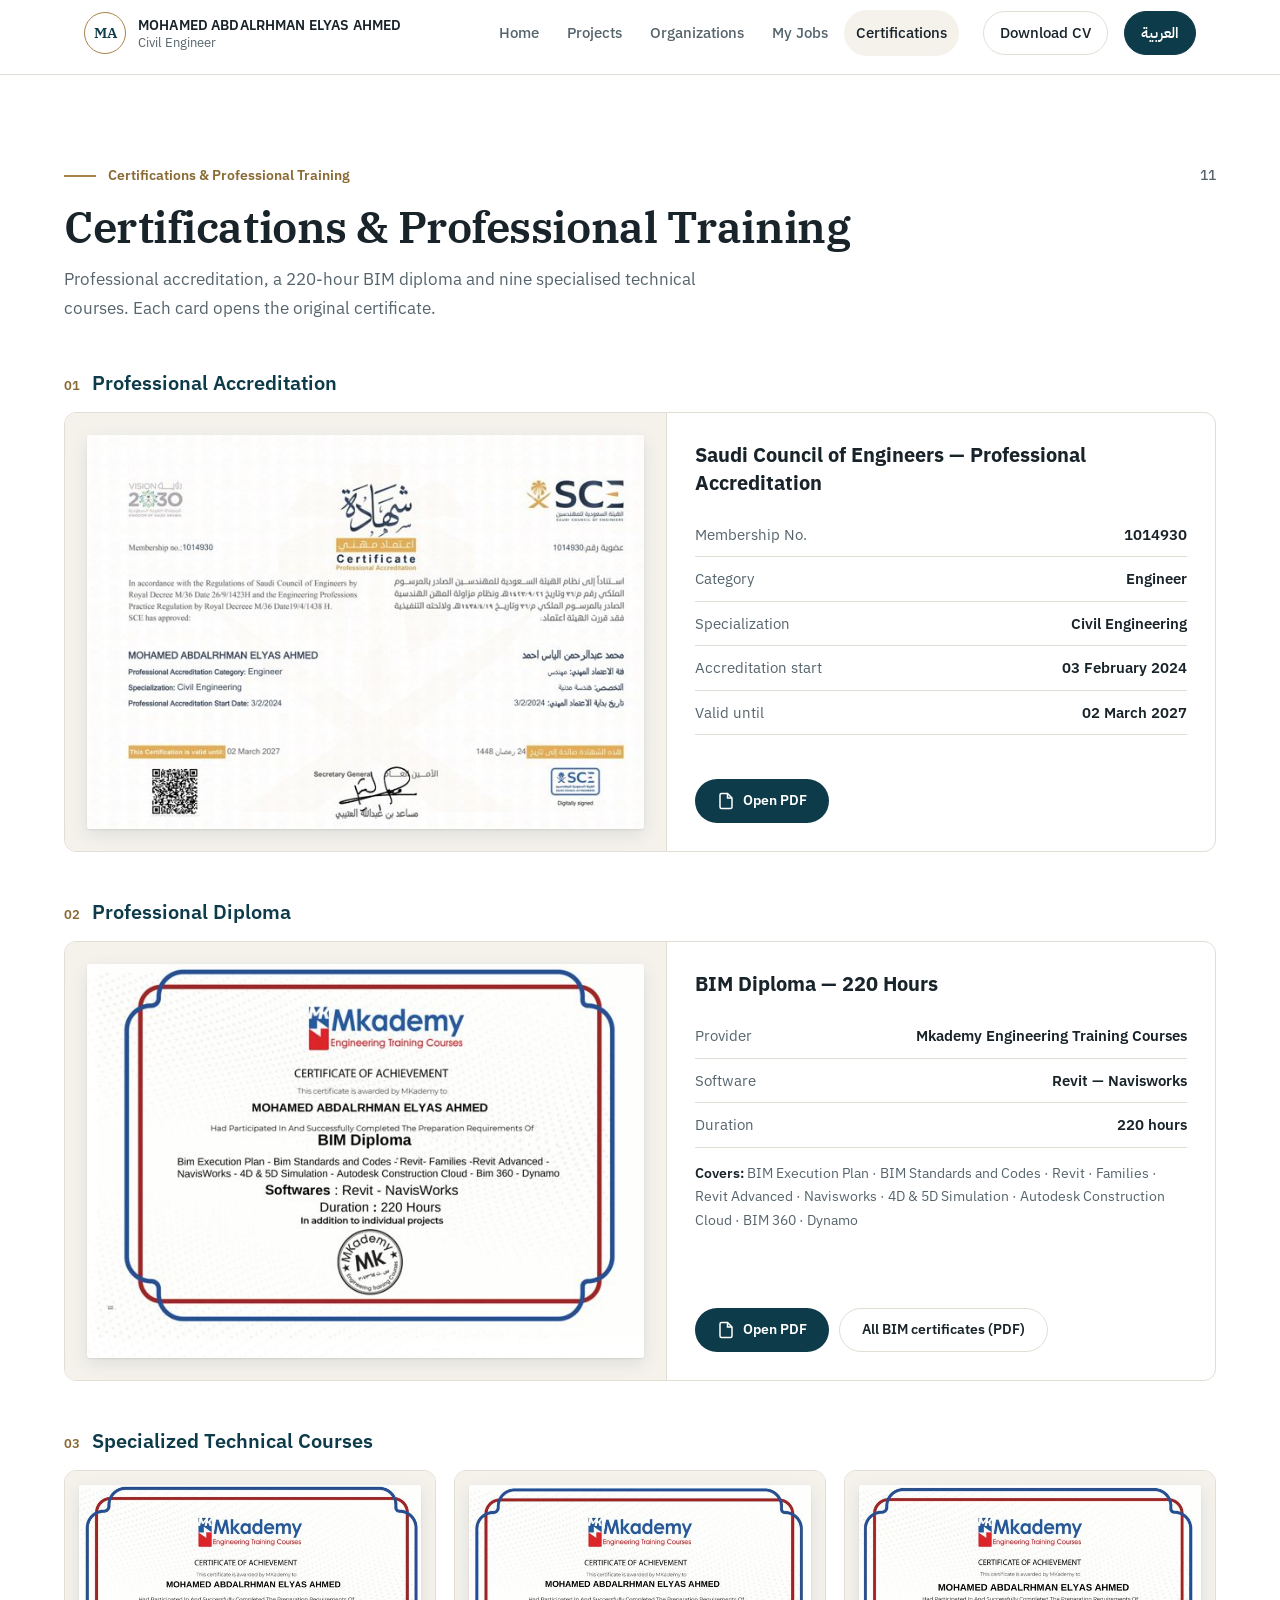
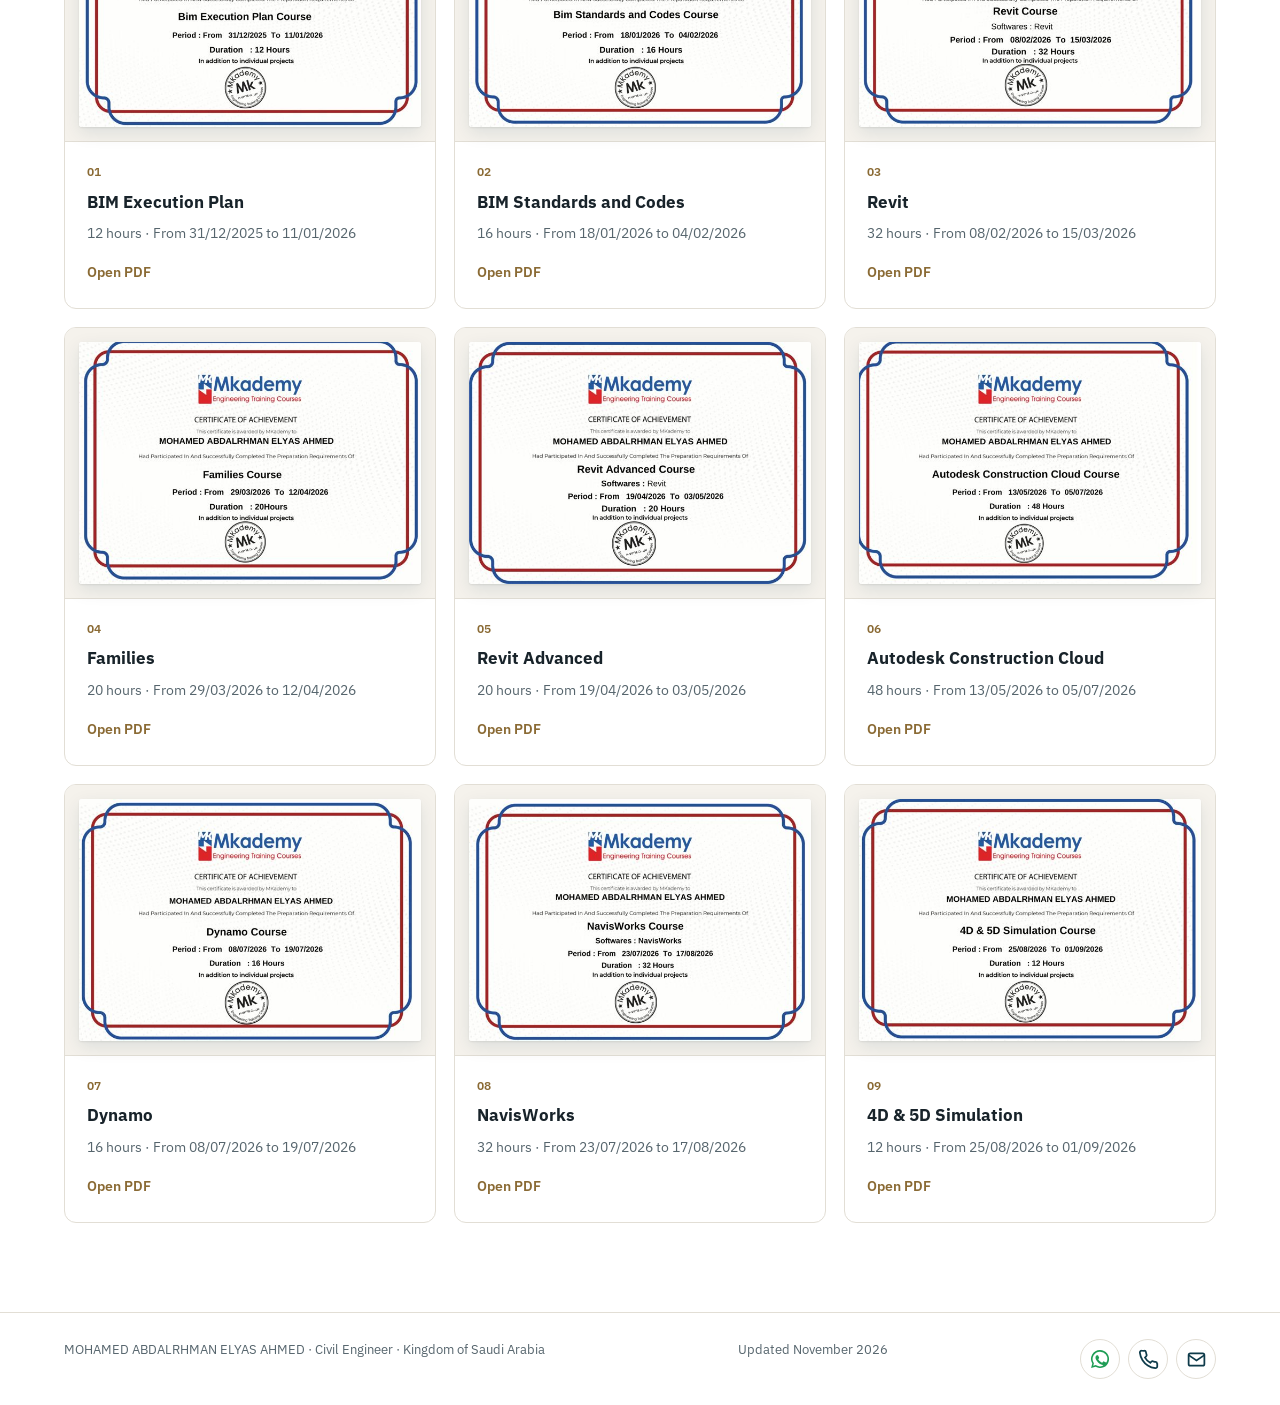
==== certifications.html @ 25e25472 "Certifications page (SCE accreditation, BIM Diploma 220 h, 9 BIM courses with original PDFs), WhatsA" ====
<!DOCTYPE html>
<html lang="en" dir="ltr">
<head>
<meta charset="utf-8">
<meta name="viewport" content="width=device-width, initial-scale=1">
<title>Certifications &amp; Professional Training — Mohamed Abdalrhman Elyas Ahmed</title>
<meta name="description" content="Certifications of Mohamed Abdalrhman Elyas Ahmed — Saudi Council of Engineers professional accreditation, BIM Diploma (220 hours) and nine BIM courses. Civil Engineer: project & site engineering, technical office, construction supervision, finishing and infrastructure works.">
<meta property="og:title" content="Mohamed Abdalrhman Elyas Ahmed — Civil Engineer">
<meta property="og:image" content="img/full/01.jpg">
<link rel="preconnect" href="https://fonts.googleapis.com">
<link rel="preconnect" href="https://fonts.gstatic.com" crossorigin>
<link href="https://fonts.googleapis.com/css2?family=IBM+Plex+Sans:wght@400;500;600&family=IBM+Plex+Serif:wght@500;600&family=IBM+Plex+Sans+Arabic:wght@400;500;600;700&display=swap" rel="stylesheet">
<link rel="stylesheet" href="assets/site.css?v=202611271241">
</head>
<body data-page="certs">
<header>
  <div class="bar">
    <a class="brand" href="index.html"><span class="mono">MA</span><span><b id="hdrName"></b><small id="hdrRole"></small></span></a>
    <nav class="pages" id="pagenav" aria-label="Pages"></nav>
    <a class="cvbtn" href="cv.pdf" id="hdrCv"></a>
    <button class="langbtn" id="lang" type="button"></button>
  </div>
  <nav class="sec" id="secnav" aria-label="Sections"></nav>
</header>
<main id="app"></main>
<footer><div class="wrap"><span id="foot1"></span><span id="foot2"></span><span id="footReach"></span></div></footer>
<dialog id="lb"><div class="lb"><img id="lbimg" alt=""><p id="lbcap"></p><div class="lbc"><button id="prev"></button><button id="close"></button><button id="next"></button></div></div></dialog>
<noscript><p style="padding:24px">Mohamed Abdalrhman Elyas Ahmed — Civil Engineer · eng.mohamed.elyas@gmail.com · +966 50 604 8872</p></noscript>

<script src="assets/app.js?v=202611271241"></script>
</body>
</html>
---- assets/site.css ----
/* VOICE: premium, composed, exact — a complete civil engineer, every claim traceable
   IDEA: a bound engineering dossier — cover, lettered capability sheets, legend keys like a drawing, photo plates
   PICTURE: cover plate of four site photographs plus a drafted plan tile for the office side; practice-area plates; gallery
   COLOUR and TYPE: petrol blue dominant, warm stone support, brass accent; Plex Serif/Sans (EN), Plex Sans Arabic (AR)
   LAYOUT: full-bleed bands, 1240px content, logical properties so RTL is native, stacks below 760px */
:root{color-scheme:light dark;
--bg:light-dark(#ffffff,#0a1a20);--stone:light-dark(#f5f2ec,#0f232b);--ink:light-dark(#18232a,#e9eef0);--mute:light-dark(#56656d,#9db2ba);
--line:light-dark(#e2ded5,#1d3640);--petrol:#0e3b4a;--petrol2:light-dark(#0e3b4a,#072a35);--on:#eef4f5;--brass:#a8834a;--brass-ink:light-dark(#8a6a34,#d6b27a);--brass-soft:light-dark(#efe6d6,#2a2a1e)}
:root[data-theme=light]{color-scheme:light}:root[data-theme=dark]{color-scheme:dark}
*{box-sizing:border-box;min-width:0}
html{scroll-behavior:smooth;scroll-padding-top:120px}
@media(prefers-reduced-motion:reduce){html{scroll-behavior:auto}*{transition:none!important}}
body{margin:0;background:var(--bg);color:var(--ink);font:16px/1.7 "IBM Plex Sans",system-ui,-apple-system,"Segoe UI",sans-serif;overflow-x:clip}
html[lang=ar] body{font-family:"IBM Plex Sans Arabic","IBM Plex Sans",Tahoma,sans-serif;line-height:1.85}
img{display:block;max-width:100%}
a{color:inherit}
.wrap{max-width:1240px;margin:0 auto}
.band{padding:clamp(56px,7vw,104px) max(5vw,16px)}
h1,h2,h3{margin:0;line-height:1.12;text-wrap:balance}
h2{font:600 clamp(30px,3.5vw,44px)/1.12 "IBM Plex Serif",Georgia,serif;letter-spacing:-.01em}
html[lang=ar] h1,html[lang=ar] h2,html[lang=ar] h3{font-family:"IBM Plex Sans Arabic",sans-serif;letter-spacing:0;line-height:1.35}
html[lang=ar] h2{font-weight:700}
h3{font-size:19px;font-weight:600;line-height:1.35}
.lede{font-size:17px;color:var(--mute);max-width:66ch;margin:14px 0 0}
.eyebrow{display:flex;align-items:center;gap:12px;margin-bottom:14px;font-size:14px;font-weight:600;color:var(--brass-ink)}
.eyebrow::before{content:"";width:32px;height:2px;background:var(--brass)}
.eyebrow span{margin-inline-start:auto;font-weight:500;color:var(--mute)}
/* header */
header{position:sticky;top:0;z-index:30;background:color-mix(in srgb,var(--bg) 94%,transparent);backdrop-filter:blur(10px);border-bottom:1px solid var(--line)}
.bar{display:flex;align-items:center;gap:16px;padding:10px max(5vw,16px);max-width:1240px;margin:0 auto}
.brand{display:flex;align-items:center;gap:12px;text-decoration:none;margin-inline-end:auto;line-height:1.25}
.mono{display:grid;place-items:center;width:42px;height:42px;border-radius:50%;border:1.5px solid var(--brass);color:var(--petrol);font:600 15px "IBM Plex Serif",serif;flex:none}
:root[data-theme=dark] .mono{color:var(--brass-ink)}
.brand b{font-size:14px;font-weight:600;letter-spacing:.01em}
.brand small{display:block;font-size:13px;color:var(--mute)}
.langbtn{display:inline-flex;align-items:center;gap:8px;min-height:44px;padding:0 16px;border-radius:999px;border:1px solid var(--petrol);background:var(--petrol);color:#fff;font:600 15px "IBM Plex Sans Arabic","IBM Plex Sans",sans-serif;cursor:pointer}
.cvbtn{display:inline-flex;align-items:center;min-height:44px;padding:0 16px;border-radius:999px;border:1px solid var(--line);text-decoration:none;font-weight:500;font-size:15px}
nav.sec{display:flex;gap:4px;overflow-x:auto;padding:0 max(5vw,16px) 8px;max-width:1240px;margin:0 auto;scrollbar-width:none}
nav.sec a{flex:none;font-size:14px;text-decoration:none;color:var(--mute);padding:8px 12px;border-radius:999px;white-space:nowrap}
nav.sec a.on{background:var(--stone);color:var(--ink);font-weight:600}
/* hero */
.hero{display:grid;grid-template-columns:minmax(0,1fr) minmax(0,1.05fr);gap:clamp(28px,5vw,64px);align-items:center}
.kick{font-size:14px;color:var(--mute)}
.hero h1{font:600 clamp(34px,4.4vw,56px)/1.06 "IBM Plex Serif",Georgia,serif;letter-spacing:-.015em;margin-top:12px;color:var(--petrol)}
:root[data-theme=dark] .hero h1{color:#e9eef0}
@media(prefers-color-scheme:dark){:root:not([data-theme=light]) .hero h1{color:#e9eef0}}
html[lang=ar] .hero h1{font-family:"IBM Plex Sans Arabic",sans-serif;font-weight:700;line-height:1.3}
.title{font-size:clamp(18px,1.7vw,21px);font-weight:500;margin-top:14px}
.title em{font-style:normal;color:var(--brass-ink)}
.hero p{color:var(--mute);margin:16px 0 0;max-width:54ch;font-size:17px}
.pills{display:flex;flex-wrap:wrap;gap:8px;margin:22px 0 0;padding:0;list-style:none}
.pills li{font-size:14px;padding:6px 13px;border-radius:999px;background:var(--stone);border:1px solid var(--line)}
.btns{display:flex;flex-wrap:wrap;gap:12px;margin-top:28px}
.btn{display:inline-flex;align-items:center;min-height:48px;padding:0 22px;border-radius:999px;font-weight:600;font-size:15px;text-decoration:none}
.btn.p{background:var(--petrol);color:#fff}
.btn.s{border:1px solid var(--line)}
.plate{display:grid;grid-template-columns:repeat(6,minmax(0,1fr));grid-template-rows:repeat(6,minmax(0,1fr));gap:10px;height:clamp(380px,46vw,580px)}
.plate figure{margin:0;position:relative;overflow:hidden;border-radius:10px;background:var(--stone)}
.plate img{width:100%;height:100%;object-fit:cover}
.p1{grid-column:1/5;grid-row:1/4}.p2{grid-column:5/7;grid-row:1/4}.p3{grid-column:1/3;grid-row:4/7}.p4{grid-column:3/5;grid-row:4/7}.p5{grid-column:5/7;grid-row:4/7}
.tag{position:absolute;inset-inline-start:10px;bottom:10px;background:rgba(7,30,38,.82);color:#fff;font-size:12.5px;padding:4px 10px;border-radius:999px}
.dwg{background:var(--petrol)!important}
.dwg svg{position:absolute;inset:0;width:100%;height:100%}
/* facts */
.facts{display:grid;grid-template-columns:repeat(4,minmax(0,1fr));background:var(--petrol2);color:var(--on)}
.facts div{padding:28px max(2.4vw,18px);border-inline-end:1px solid rgba(255,255,255,.12)}
.facts div:last-child{border:0}
.facts b{display:block;font:600 clamp(24px,2.6vw,32px)/1.15 "IBM Plex Serif",serif;color:#fff}
html[lang=ar] .facts b{font-family:"IBM Plex Sans Arabic",sans-serif}
.facts span{font-size:14px;color:#b9cdd3}
/* profile */
.prof{display:grid;grid-template-columns:minmax(0,1.3fr) minmax(0,1fr);gap:clamp(28px,5vw,72px);align-items:start}
.prof p{font-size:17px;margin:0 0 14px}
.box{background:var(--stone);border:1px solid var(--line);border-radius:12px;padding:24px}
.box h3{font-size:15px;color:var(--mute);font-weight:600;margin-bottom:12px}
.roles{list-style:none;margin:0 0 22px;padding:0;display:grid;gap:10px}
.roles li{display:flex;justify-content:space-between;gap:12px;padding-bottom:10px;border-bottom:1px solid var(--line);font-weight:500}
.roles li span{color:var(--mute);font-weight:400;font-size:14px;white-space:nowrap}
.chips{display:flex;flex-wrap:wrap;gap:8px}
.chips span{font-size:14px;padding:6px 12px;border-radius:999px;background:var(--bg);border:1px solid var(--line)}
.note{font-size:13px;color:var(--mute);margin-top:12px}
/* capabilities */
.legend{display:flex;flex-wrap:wrap;gap:8px 22px;font-size:14px;color:var(--mute);margin-top:18px}
.legend span{display:inline-flex;align-items:center;gap:8px}
.mk{width:10px;height:10px;border-radius:50%;flex:none;display:inline-block}
.mk.d{background:var(--brass)}.mk.r{border:1.5px solid var(--brass)}
.caps{display:grid;grid-template-columns:repeat(3,minmax(0,1fr));gap:18px;margin-top:32px}
.cap{border:1px solid var(--line);border-radius:12px;padding:24px;background:var(--bg);display:flex;flex-direction:column}
.cap .ltr{display:grid;place-items:center;width:40px;height:40px;border-radius:10px;background:var(--petrol);color:#fff;font:600 16px "IBM Plex Serif",serif;margin-bottom:14px}
.cap p{margin:6px 0 14px;font-size:15px;color:var(--mute)}
.cap ul{list-style:none;margin:0;padding:0;display:grid;gap:7px;font-size:15px}
.cap li{display:flex;gap:10px;align-items:baseline}
.cap li .mk{transform:translateY(-1px)}
.cap.wide{grid-column:span 2}
.cap.wide ul{grid-template-columns:repeat(2,minmax(0,1fr));column-gap:24px}
/* leadership */
.dark{background:var(--petrol2);color:var(--on)}
.dark .eyebrow{color:#d6b27a}.dark .eyebrow span{color:#9fbac2}.dark .lede{color:#bcd0d5}
.lead{display:grid;grid-template-columns:minmax(0,1.1fr) minmax(0,1fr);gap:clamp(28px,5vw,64px);align-items:center}
.lead ol{list-style:none;margin:26px 0 0;padding:0;display:grid;grid-template-columns:repeat(2,minmax(0,1fr));gap:10px;counter-reset:c}
.lead li{counter-increment:c;display:flex;gap:12px;align-items:flex-start;background:rgba(255,255,255,.06);border:1px solid rgba(255,255,255,.12);border-radius:10px;padding:14px;font-size:15px}
.lead li::before{content:counter(c,decimal-leading-zero);color:#d6b27a;font-weight:600;font-size:13px;padding-top:2px}
.lead figure{margin:0;position:relative}
.lead img{border-radius:12px;width:100%;aspect-ratio:4/3;object-fit:cover}
.stat{position:absolute;inset-inline-start:-14px;bottom:-14px;background:var(--brass);color:#fff;border-radius:10px;padding:14px 18px;max-width:240px}
.stat b{display:block;font:600 28px/1.1 "IBM Plex Serif",serif}
.stat span{font-size:13px}
/* practice areas */
.areas{display:grid;grid-template-columns:repeat(3,minmax(0,1fr));gap:18px;margin-top:32px}
.area{border:1px solid var(--line);border-radius:12px;overflow:hidden;background:var(--bg);display:flex;flex-direction:column}
.area img{width:100%;aspect-ratio:3/2;object-fit:cover}
.area div{padding:20px 22px 22px}
.area h3 small{display:block;font-size:13px;color:var(--brass-ink);font-weight:600;margin-bottom:4px}
.area ul{list-style:none;margin:12px 0 0;padding:0;display:grid;gap:6px;font-size:15px}
.area li{display:flex;gap:10px;align-items:baseline}
.area button{margin-top:16px;align-self:flex-start;min-height:40px;padding:0 14px;border-radius:999px;border:1px solid var(--line);background:transparent;color:var(--ink);font:500 14px inherit;font-family:inherit;cursor:pointer}
/* sequences */
.seqs{display:grid;gap:36px;margin-top:40px}
.seqh{display:flex;flex-wrap:wrap;align-items:baseline;gap:4px 16px;margin-bottom:14px}
.seqh p{margin:0;font-size:14px;color:var(--mute)}
.steps{display:grid;grid-auto-flow:column;grid-auto-columns:minmax(180px,1fr);gap:12px;overflow-x:auto;padding-bottom:6px;counter-reset:s}
.steps figure{margin:0;counter-increment:s}
.steps img{aspect-ratio:3/4;object-fit:cover;width:100%;border-radius:10px;cursor:zoom-in}
.steps figcaption{font-size:14px;margin-top:10px;display:flex;gap:10px}
.steps figcaption::before{content:counter(s,decimal-leading-zero);font-weight:600;color:var(--brass-ink)}
/* gallery */
.stone{background:var(--stone)}
.filters{display:flex;flex-wrap:wrap;gap:8px;margin:26px 0 16px;padding-bottom:4px}
.f{flex:none;min-height:44px;padding:0 16px;border-radius:999px;border:1px solid var(--line);background:var(--bg);color:var(--ink);font:500 14.5px inherit;font-family:inherit;cursor:pointer;white-space:nowrap}
.f[aria-pressed=true]{background:var(--petrol);border-color:var(--petrol);color:#fff}
.f small{opacity:.7;margin-inline-start:6px}
.count{font-size:14px;color:var(--mute);margin:0 0 14px}
.grid{columns:4 220px;column-gap:12px}
.grid button{all:unset;display:block;width:100%;margin:0 0 12px;break-inside:avoid;border-radius:10px;overflow:hidden;cursor:zoom-in;position:relative;background:var(--line)}
.grid img{width:100%;height:auto;transition:transform .4s}
.grid button:hover img{transform:scale(1.03)}
.grid button span{position:absolute;inset:auto 0 0 0;padding:26px 12px 10px;font-size:13px;color:#fff;background:linear-gradient(transparent,rgba(4,20,26,.85))}
/* docs */
.docs{display:grid;grid-template-columns:repeat(3,minmax(0,1fr));gap:14px;margin-top:28px}
.doc{border:1.5px dashed var(--line);border-radius:12px;padding:20px;display:flex;gap:14px;align-items:flex-start}
.doc svg{flex:none;color:var(--brass)}
.doc p{margin:4px 0 0;font-size:14px;color:var(--mute)}
.draftnote{display:inline-block;margin-top:16px;font-size:13px;background:var(--brass-soft);color:var(--brass-ink);border-radius:6px;padding:6px 10px}
/* experience */
.tl{list-style:none;margin:32px 0 0;padding:0}
.tl>li{display:grid;grid-template-columns:210px minmax(0,1fr);gap:24px;padding:26px 0;border-top:1px solid var(--line)}
.when{font-weight:600;color:var(--brass-ink);white-space:nowrap;font-size:15px}
.loc{font-size:14px;color:var(--mute);margin-top:4px}
.org{color:var(--mute);font-size:15px;margin-top:4px}
.tl ul{margin:12px 0 0;padding-inline-start:20px;font-size:15px;max-width:72ch}
.cur{display:inline-block;margin-inline-start:10px;font-size:12px;color:#fff;background:var(--petrol);border-radius:999px;padding:1px 9px;vertical-align:2px}
/* education */
.cred{display:grid;grid-template-columns:repeat(3,minmax(0,1fr));gap:18px;margin-top:32px}
.card{border:1px solid var(--line);border-radius:12px;padding:24px;background:var(--bg)}
.card h3{font-size:17px}
.card p{margin:8px 0 0;font-size:15px;color:var(--mute)}
.card ul{margin:10px 0 0;padding-inline-start:20px;font-size:15px}
.ok{display:inline-block;font-size:12.5px;font-weight:600;color:#1d7a46;background:color-mix(in srgb,#1d7a46 13%,transparent);border-radius:999px;padding:3px 10px;margin-top:12px}
/* contact */
.contact{display:grid;grid-template-columns:minmax(0,1fr) minmax(0,1.2fr);gap:clamp(24px,4vw,56px);align-items:center}
.rows{display:grid;gap:12px}
.row{display:flex;align-items:center;gap:16px;padding:16px 18px;border-radius:12px;background:rgba(255,255,255,.06);border:1px solid rgba(255,255,255,.14);text-decoration:none}
.ic{display:grid;place-items:center;width:42px;height:42px;border-radius:50%;background:var(--brass);color:#fff;flex:none}
.row small{display:block;font-size:13px;color:#b9cdd3}
.row b{font-weight:500;font-size:17px;overflow-wrap:anywhere;direction:ltr;unicode-bidi:isolate;display:inline-block}
footer{padding:26px max(5vw,16px);font-size:13px;color:var(--mute);border-top:1px solid var(--line)}
footer .wrap{display:flex;flex-wrap:wrap;gap:8px 24px;justify-content:space-between}
/* lightbox */
dialog{border:0;padding:0;background:transparent;max-width:min(96vw,1400px);max-height:94vh}
dialog::backdrop{background:rgba(3,14,18,.93)}
.lb{display:flex;flex-direction:column;align-items:center;gap:12px}
.lb img{max-height:82vh;width:auto;border-radius:6px}
.lb p{color:#e9eef0;margin:0;font-size:15px;text-align:center}
.lbc{display:flex;gap:10px}
.lbc button{min-width:46px;min-height:46px;border-radius:999px;border:1px solid #33515b;background:#0b2229;color:#fff;font:600 15px inherit;font-family:inherit;cursor:pointer;padding:0 16px}
:focus-visible{outline:3px solid var(--brass);outline-offset:2px}
.ltrnum{direction:ltr;unicode-bidi:isolate}
@media(max-width:1000px){.caps,.areas{grid-template-columns:repeat(2,minmax(0,1fr))}.cap.wide{grid-column:span 2}.cred,.docs{grid-template-columns:1fr}}
@media(max-width:860px){.hero,.prof,.lead,.contact{grid-template-columns:1fr}.facts{grid-template-columns:repeat(2,minmax(0,1fr))}.facts div:nth-child(2){border-inline-end:0}.facts div:nth-child(-n+2){border-bottom:1px solid rgba(255,255,255,.12)}.plate{height:440px}.cvbtn{display:none}.brand small{display:none}}
@media(max-width:600px){.caps,.areas{grid-template-columns:1fr}.cap.wide{grid-column:auto}.cap.wide ul,.lead ol{grid-template-columns:1fr}.tl>li{grid-template-columns:1fr;gap:6px}.grid{columns:2 140px;column-gap:8px}.grid button{margin-bottom:8px}.plate{height:360px}.stat{inset-inline-start:10px;bottom:10px}.brand b{font-size:12.5px}}

/* pages nav */
.pages{display:flex;gap:4px;margin-inline-end:8px}
.pages a{text-decoration:none;font-size:15px;font-weight:500;color:var(--mute);padding:10px 12px;border-radius:999px;white-space:nowrap}
.pages a.on{color:var(--ink);background:var(--stone)}
@media(max-width:860px){.bar{flex-wrap:wrap}.pages{order:3;width:100%;margin:0;overflow-x:auto}.pages a{padding:8px 12px;font-size:14px}}
/* projects */
.pgrid{display:grid;grid-template-columns:repeat(3,minmax(0,1fr));gap:20px;margin-top:32px}
.pcard{border:1px solid var(--line);border-radius:14px;overflow:hidden;background:var(--bg);display:flex;flex-direction:column}
.pcard.tpl{border-style:dashed}
.pimg{position:relative}
.pimg>img{width:100%;aspect-ratio:16/10;object-fit:cover;cursor:zoom-in}
.plogo{position:absolute;inset-inline-start:16px;bottom:-30px;width:68px;height:68px;border-radius:14px;background:#fff;border:1px solid var(--line);box-shadow:0 6px 18px rgba(7,30,38,.12);display:grid;place-items:center;overflow:hidden}
.plogo img{max-width:80%;max-height:80%;object-fit:contain}
.lgph{display:grid;place-items:center;width:100%;height:100%;color:var(--brass);border:1.5px dashed color-mix(in srgb,var(--brass) 60%,transparent);border-radius:13px}
.pbody{padding:44px 22px 22px}
.pmeta{display:flex;flex-wrap:wrap;gap:6px;margin-top:8px}
.pmeta span{font-size:13px;padding:3px 10px;border-radius:999px;background:var(--stone);border:1px solid var(--line)}
.pbody p{margin:12px 0 0;font-size:15px;color:var(--mute)}
.kv{list-style:none;margin:14px 0 0;padding:0;display:grid;gap:6px;font-size:14.5px}
.kv li{display:flex;gap:10px}.kv .k{color:var(--mute);min-width:8.5em}
.kv a{color:var(--brass-ink);font-weight:500}
details{margin-top:12px;font-size:15px}summary{cursor:pointer;font-weight:600}
.pthumbs{display:grid;grid-template-columns:repeat(4,minmax(0,1fr));gap:6px;margin-top:14px}
.pthumbs img{aspect-ratio:1;object-fit:cover;border-radius:6px;cursor:zoom-in}
.empty{margin-top:32px;border:1px solid var(--line);background:var(--stone);border-radius:14px;padding:28px;display:flex;flex-wrap:wrap;gap:16px;align-items:center;justify-content:space-between}
.empty p{margin:0;font-size:17px}
/* organizations */
.ogrid{display:grid;grid-template-columns:repeat(3,minmax(0,1fr));gap:20px;margin-top:28px}
.otile{border:1px solid var(--line);border-radius:14px;background:var(--bg);overflow:hidden;display:flex;flex-direction:column;scroll-margin-top:130px}
.otile:target{outline:2px solid var(--brass)}
.ologo{height:170px;display:grid;place-items:center;background:#fff;border-bottom:1px solid var(--line);padding:24px}
.ologo img{max-width:78%;max-height:110px;object-fit:contain}
.oname-tile{text-align:center;color:var(--petrol)}
.oname-tile b{display:block;font:600 30px/1.1 "IBM Plex Serif",Georgia,serif;letter-spacing:.04em}
.oname-tile small{display:block;margin-top:8px;font-size:13px;color:#56656d}
.obody{padding:20px 22px 22px;display:flex;flex-direction:column;gap:8px;align-items:flex-start}
.obody .alt{font-size:14px;color:var(--mute)}
.role{display:inline-block;font-style:normal;font-size:12.5px;font-weight:600;border-radius:999px;padding:3px 10px}
.r-owner{background:color-mix(in srgb,var(--petrol) 14%,transparent);color:var(--petrol)}
.r-contractor{background:color-mix(in srgb,var(--brass) 20%,transparent);color:var(--brass-ink)}
.r-related{background:var(--stone);color:var(--mute);border:1px solid var(--line)}
:root[data-theme=dark] .r-owner{color:#9fd0dc}
.oprj{display:flex;flex-direction:column;gap:2px;font-size:14px}.oprj small{color:var(--mute)}
.oprj a{color:var(--brass-ink)}
.osite{font-size:14px;color:var(--brass-ink);text-decoration:none;margin-top:4px}
.otile.add{border-style:dashed;display:grid;place-items:center;min-height:300px;color:var(--mute);font-size:14px;background:transparent}
@media(max-width:1000px){.pgrid,.ogrid{grid-template-columns:repeat(2,minmax(0,1fr))}}
@media(max-width:600px){.pgrid,.ogrid{grid-template-columns:1fr}.kv li{flex-direction:column;gap:0}}

@media(max-width:860px){.brand{flex:1 1 0;min-width:0}.brand>span:last-child{min-width:0}.brand b{display:block;white-space:nowrap;overflow:hidden;text-overflow:ellipsis}.langbtn{flex:none}}

.cattabs{display:flex;flex-wrap:wrap;gap:8px;margin-top:22px}
.cattabs a{text-decoration:none;font-size:14.5px;font-weight:500;padding:9px 16px;border-radius:999px;border:1px solid var(--line);background:var(--bg)}
.cattabs small{color:var(--mute);margin-inline-start:4px}
.ocat{margin-top:52px;scroll-margin-top:130px}
.ocath{display:flex;gap:16px;align-items:flex-start;padding-bottom:16px;border-bottom:1px solid var(--line)}
.ocath .ltr{display:grid;place-items:center;flex:none;width:40px;height:40px;border-radius:10px;background:var(--petrol);color:#fff;font:600 16px "IBM Plex Serif",serif}
.ocath h3{font-size:22px}.ocath h3 small{font-size:14px;color:var(--mute);font-weight:500;margin-inline-start:10px}
.ocath p{margin:4px 0 0;color:var(--mute);font-size:15px;max-width:70ch}
.oname-tile b.long{font-size:clamp(16px,1.5vw,19px);letter-spacing:0;line-height:1.3;max-width:24ch;display:block;margin:0 auto}
html[lang=ar] .oname-tile b.long{font-family:"IBM Plex Sans Arabic",sans-serif}
.emp{display:flex;flex-direction:column;gap:2px;font-size:14.5px}.emp b{font-weight:600}.emp span{color:var(--mute)}
.ocat .ologo{height:150px}

/* v4 simple pages */
.pgrid.two{grid-template-columns:repeat(2,minmax(0,1fr))}
.sbadge{position:absolute;inset-inline-start:12px;top:12px;background:var(--brass);color:#fff;font-size:12.5px;font-weight:600;padding:4px 10px;border-radius:999px}
.pcard .pthumbs{padding:6px 6px 0;margin:0}
.pcard .pbody{padding:20px 22px 24px}
.pwork{margin-top:14px;padding-top:14px;border-top:1px solid var(--line)}.pwork b{font-size:14px;color:var(--brass-ink)}.pwork p{margin:4px 0 0}
.ogrid.simple{grid-template-columns:repeat(auto-fill,minmax(260px,1fr));margin-top:32px}
.lslot{display:grid;place-items:center;width:150px;height:90px;border:1.5px dashed var(--line);border-radius:10px;color:#8a979e;font-size:13px}
.assoc{margin-top:8px;font-size:14.5px;width:100%}.assoc small{color:var(--mute);font-weight:600}
.assoc ul{margin:4px 0 0;padding-inline-start:18px}.assoc li.none{color:var(--mute);list-style:none;margin-inline-start:-18px}
.assoc a{color:var(--brass-ink)}
.jgrid{display:grid;grid-template-columns:repeat(2,minmax(0,1fr));gap:18px;margin-top:32px}
.jcard{border:1px solid var(--line);border-radius:14px;padding:22px 24px;background:var(--bg)}
.jcard.now{border-color:color-mix(in srgb,var(--petrol) 45%,var(--line))}
.jtop{display:flex;align-items:center;gap:10px;flex-wrap:wrap}
.jcard h3{margin-top:10px}
.jt{color:var(--mute);font-size:15px;margin-top:4px}
.jcard ul{margin:12px 0 0;padding-inline-start:20px;font-size:15px}
@media(max-width:760px){.pgrid.two,.jgrid{grid-template-columns:1fr}}

/* 2026-11-23 */
.dot{width:7px;height:7px;border-radius:50%;background:var(--brass);flex:none;transform:translateY(-2px)}
.cap li,.area li{align-items:center}
.pgroup{margin-top:40px}
.gh{font-size:20px;padding-bottom:12px;border-bottom:1px solid var(--line)}.gh small{font-size:14px;color:var(--mute);font-weight:500;margin-inline-start:10px}
.pgroup .pgrid{margin-top:20px}
.pimg.noph{aspect-ratio:16/10;display:grid;place-items:center;background:var(--stone);border-bottom:1px dashed var(--line)}
.pimg.noph span{display:flex;flex-direction:column;align-items:center;gap:8px;color:var(--brass)}
.pimg.noph small{color:var(--mute);font-size:13px}
.tbd{color:var(--mute);font-style:italic}
.lslot{flex-direction:column;gap:6px;color:var(--brass)}.lslot small{color:#8a979e}
.ogrid.simple .obody h3{font-size:17px}

.ologo img{width:auto;height:auto;max-width:80%;max-height:120px;object-fit:contain}
/* ===== direct contact icons ===== */
.reach{display:flex;flex-wrap:wrap;gap:10px;margin-top:22px}
.ri{display:inline-flex;align-items:center;gap:8px;min-height:44px;padding:0 16px 0 12px;border-radius:999px;border:1px solid var(--line);background:var(--bg);text-decoration:none;font-size:14px;font-weight:500;color:var(--ink);transition:border-color .15s,background .15s}
.ri svg{color:var(--petrol);flex:none}
:root[data-theme=dark] .ri svg{color:var(--brass-ink)}
@media(prefers-color-scheme:dark){:root:not([data-theme=light]) .ri svg{color:var(--brass-ink)}}
.ri.wa svg{color:#1f9d55!important}
.ri:hover{border-color:var(--brass)}
.ri:focus-visible{outline:2px solid var(--brass);outline-offset:2px}
.dark-r .ri{background:rgba(255,255,255,.06);border-color:rgba(255,255,255,.18);color:#fff}
.dark-r .ri svg{color:#d6b27a!important}.dark-r .ri.wa svg{color:#4fd08a!important}
.foot-r{margin:0;gap:8px}.foot-r .ri{min-height:40px;width:40px;padding:0;justify-content:center}.foot-r .ri span{position:absolute;width:1px;height:1px;overflow:hidden;clip:rect(0 0 0 0)}
/* ===== certifications page ===== */
.cgrp{display:flex;align-items:baseline;gap:12px;margin:46px 0 16px;font-size:20px;color:var(--petrol)}
:root[data-theme=dark] .cgrp{color:#e9eef0}
@media(prefers-color-scheme:dark){:root:not([data-theme=light]) .cgrp{color:#e9eef0}}
.cgrp small{font-size:13px;font-weight:600;color:var(--brass-ink)}
.ccard{border:1px solid var(--line);border-radius:12px;background:var(--bg);overflow:hidden;display:flex;flex-direction:column}
.ccard.feat{display:grid;grid-template-columns:minmax(0,1.1fr) minmax(0,1fr);align-items:stretch}
.cshot{display:block;padding:14px;margin:0;border:0;background:var(--stone);cursor:zoom-in;border-bottom:1px solid var(--line)}
.ccard.feat .cshot{border-bottom:0;border-inline-end:1px solid var(--line);padding:22px;display:grid;place-items:center}
.cshot img{display:block;width:100%;height:auto;aspect-ratio:1.414/1;object-fit:contain;background:#fff;box-shadow:0 1px 2px rgba(0,0,0,.08),0 6px 18px rgba(14,59,74,.10);border-radius:3px;transition:transform .2s}
.cshot:hover img{transform:translateY(-2px)}
.cbody{padding:20px 22px 22px;display:flex;flex-direction:column;gap:8px;flex:1}
.ccard.feat .cbody{padding:28px}
.cbody h4{margin:0;font-size:17px;line-height:1.4}
.ccard.feat .cbody h4{font-size:20px}
.cbody dl{margin:8px 0 0;display:grid;gap:0}
.cbody dl div{display:flex;justify-content:space-between;gap:16px;padding:9px 0;border-bottom:1px solid var(--line);font-size:15px}
.cbody dt{color:var(--mute)}.cbody dd{margin:0;font-weight:600;text-align:end}
.cparts{margin:6px 0 0;font-size:14px;color:var(--mute);line-height:1.7}
.cparts b{color:var(--ink);font-weight:600}
.cact{display:flex;flex-wrap:wrap;gap:10px;margin-top:auto;padding-top:14px}
.cact .btn{gap:8px;min-height:44px;font-size:14px}
.cact .btn svg{width:18px;height:18px}
.cgrid{display:grid;grid-template-columns:repeat(3,minmax(0,1fr));gap:18px}
.cn{font-size:12px;font-weight:600;color:var(--brass-ink)}
.cmeta{margin:0;font-size:14px;color:var(--mute)}
.clink{margin-top:auto;padding-top:6px;font-size:14px;font-weight:600;color:var(--brass-ink);text-decoration:none;min-height:32px;display:inline-flex;align-items:center}
.clink:hover{text-decoration:underline}
@media(max-width:1000px){.cgrid{grid-template-columns:repeat(2,minmax(0,1fr))}}
@media(max-width:760px){.ccard.feat{grid-template-columns:1fr}.ccard.feat .cshot{border-inline-end:0;border-bottom:1px solid var(--line)}.ccard.feat .cbody{padding:22px}}
@media(max-width:560px){.cgrid{grid-template-columns:1fr}}
/* five key facts */
.facts{grid-template-columns:repeat(5,minmax(0,1fr))}
@media(max-width:1100px){.facts{grid-template-columns:repeat(3,minmax(0,1fr))}.facts div{border-bottom:1px solid rgba(255,255,255,.12)}}
@media(max-width:860px){.facts{grid-template-columns:repeat(2,minmax(0,1fr))}.facts div:last-child{grid-column:span 2}.facts div:nth-child(2n){border-inline-end:0}}
.pages a{flex:none}
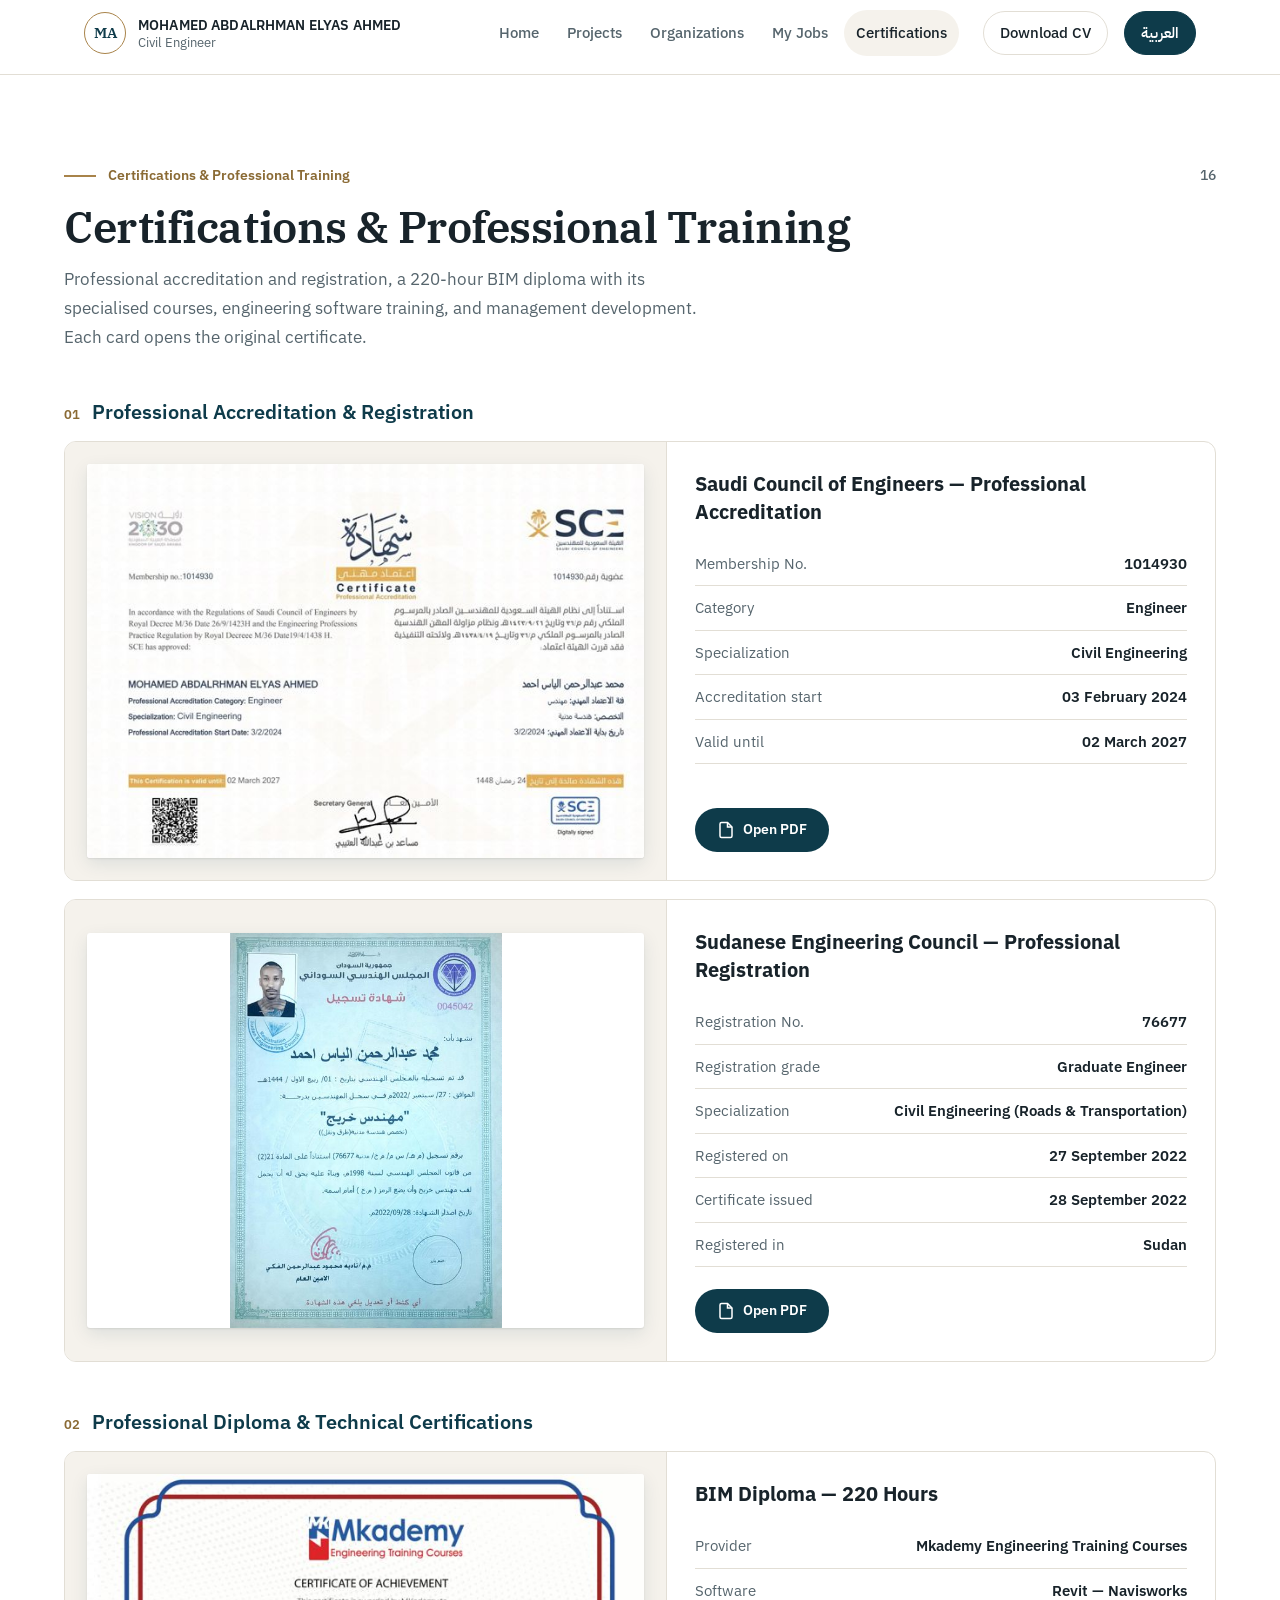
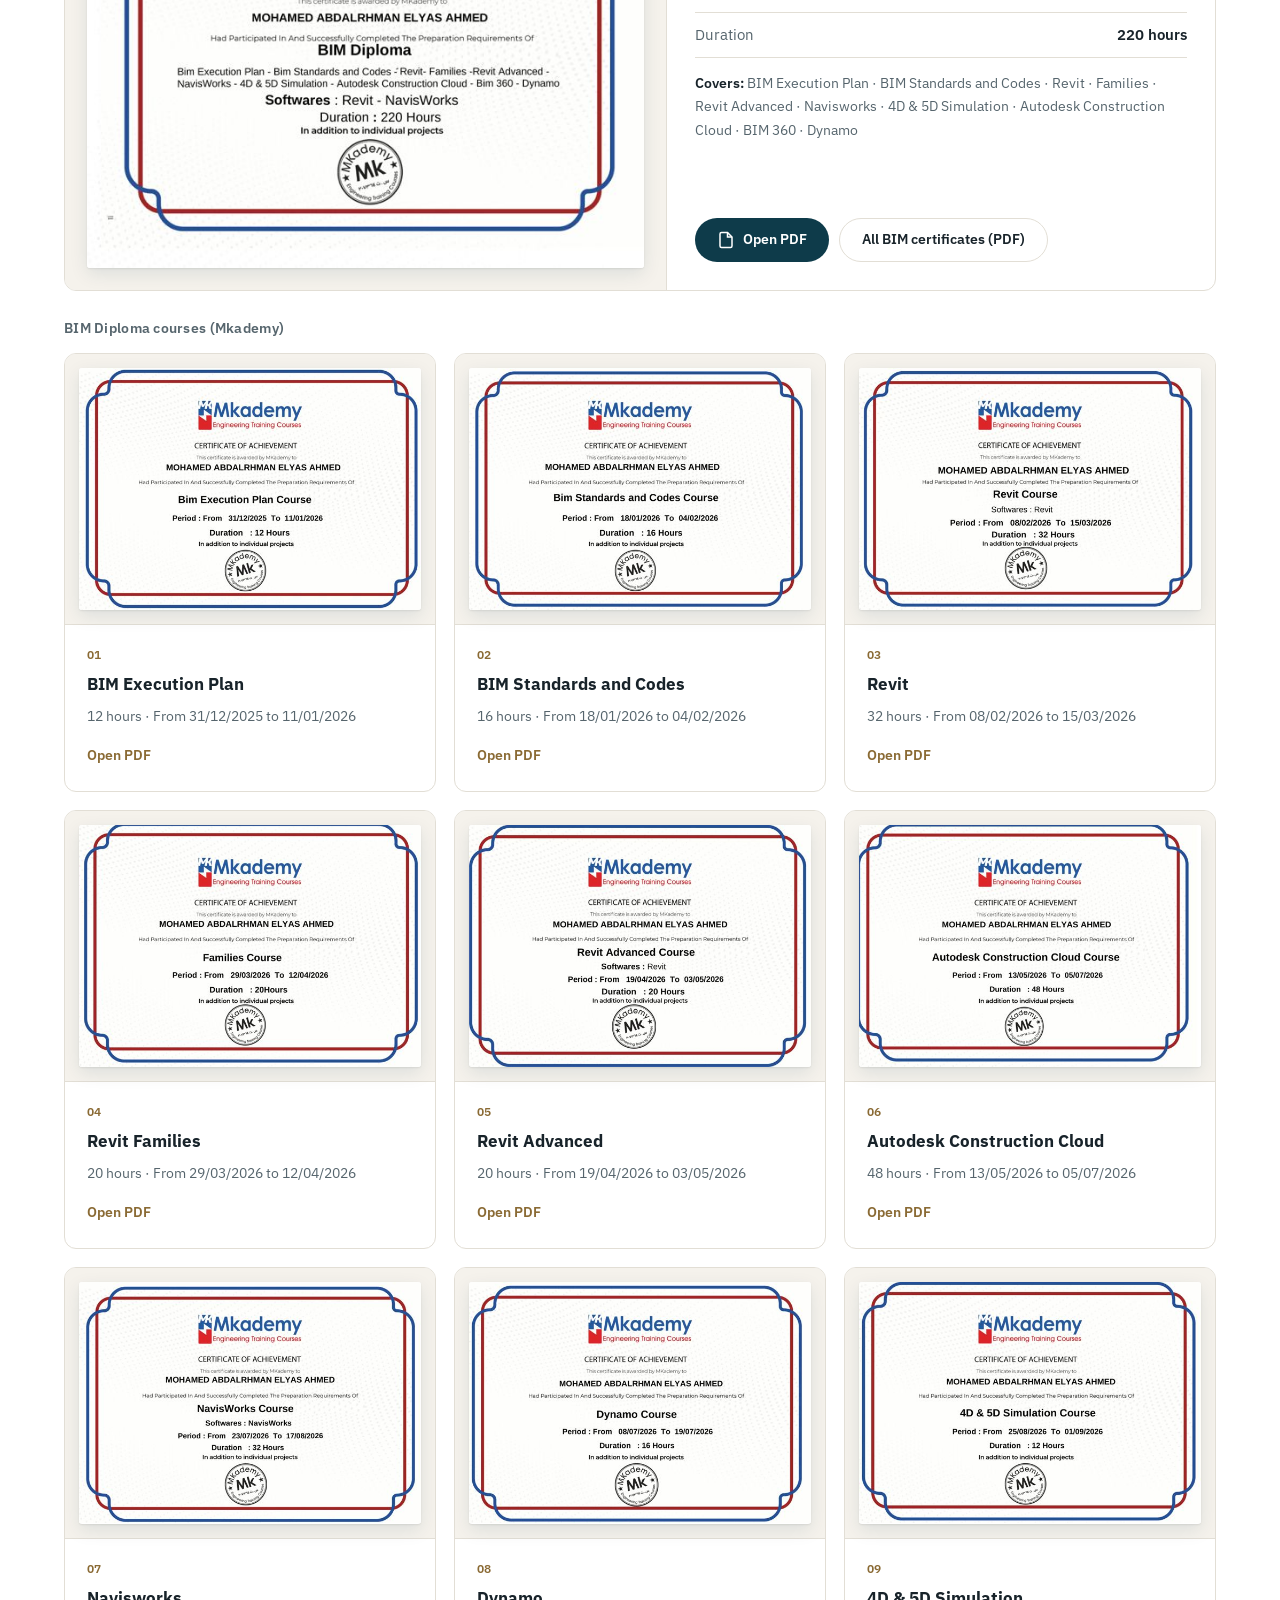
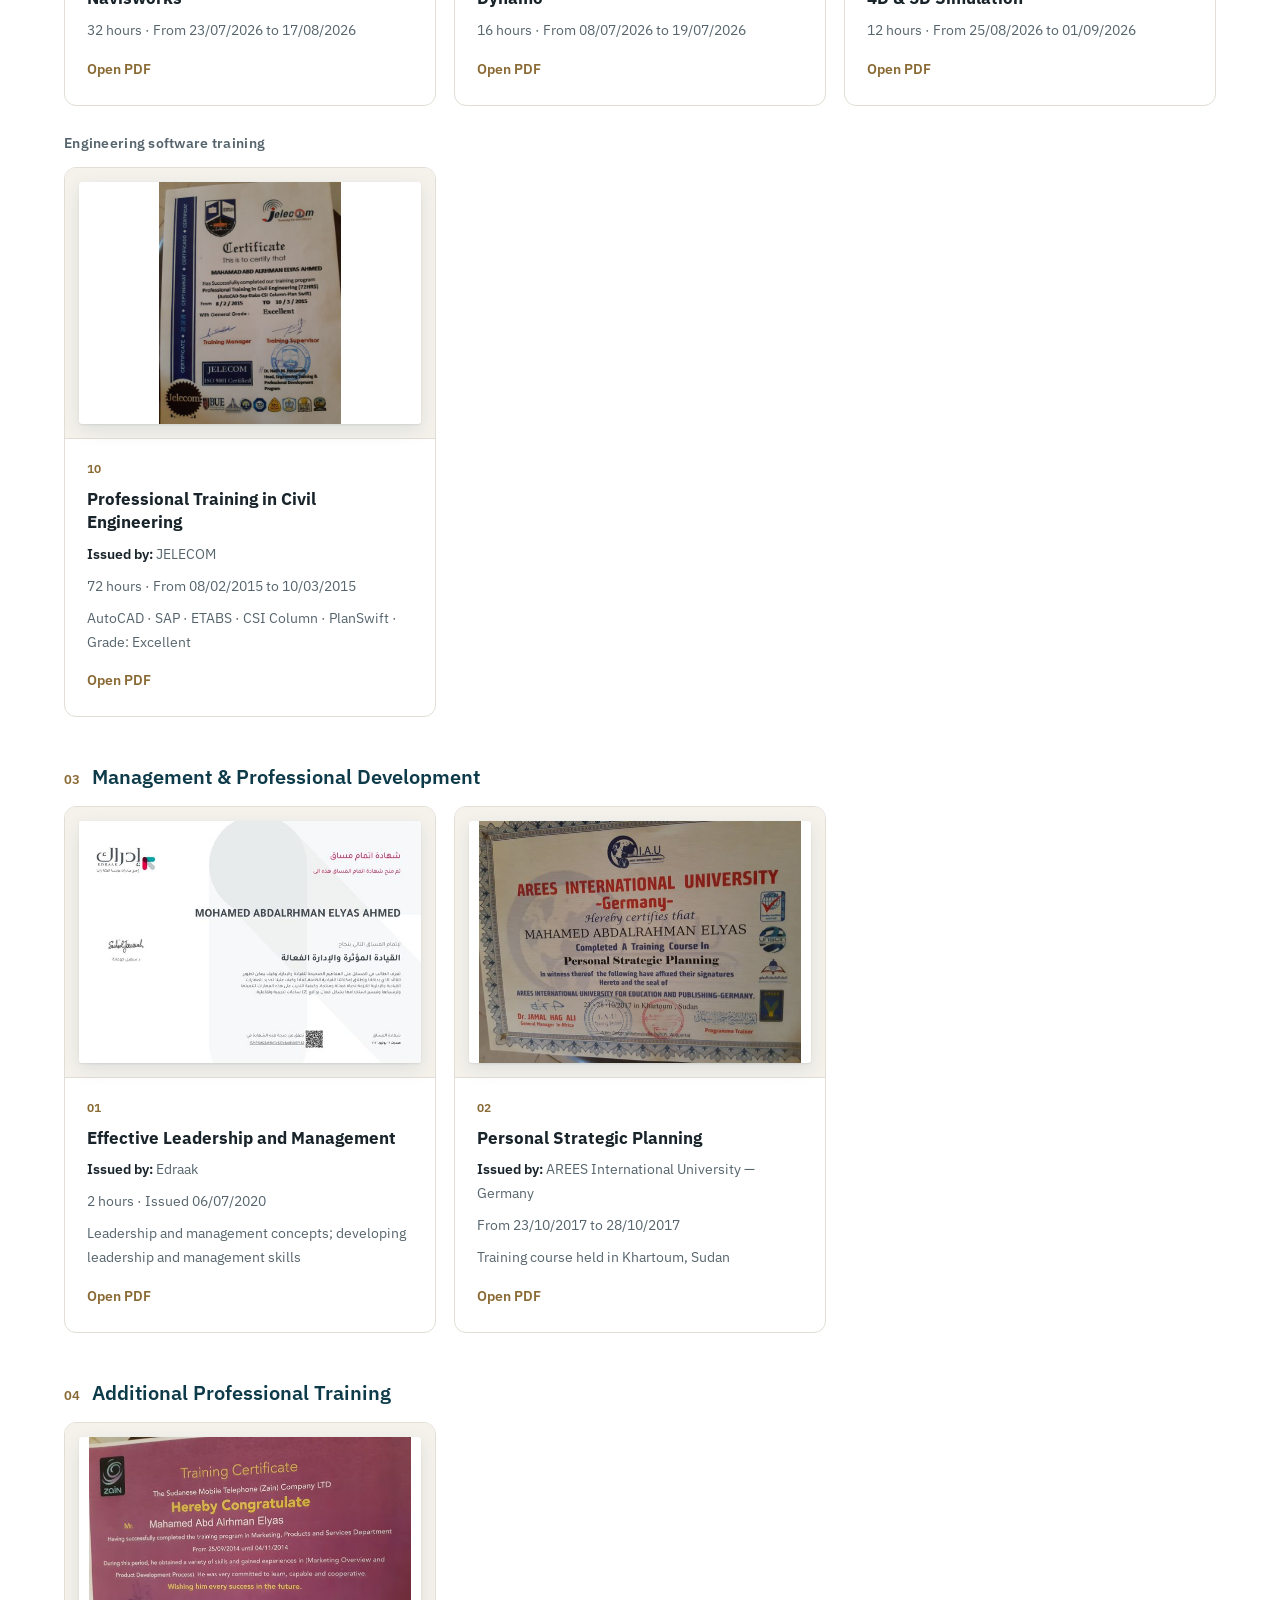
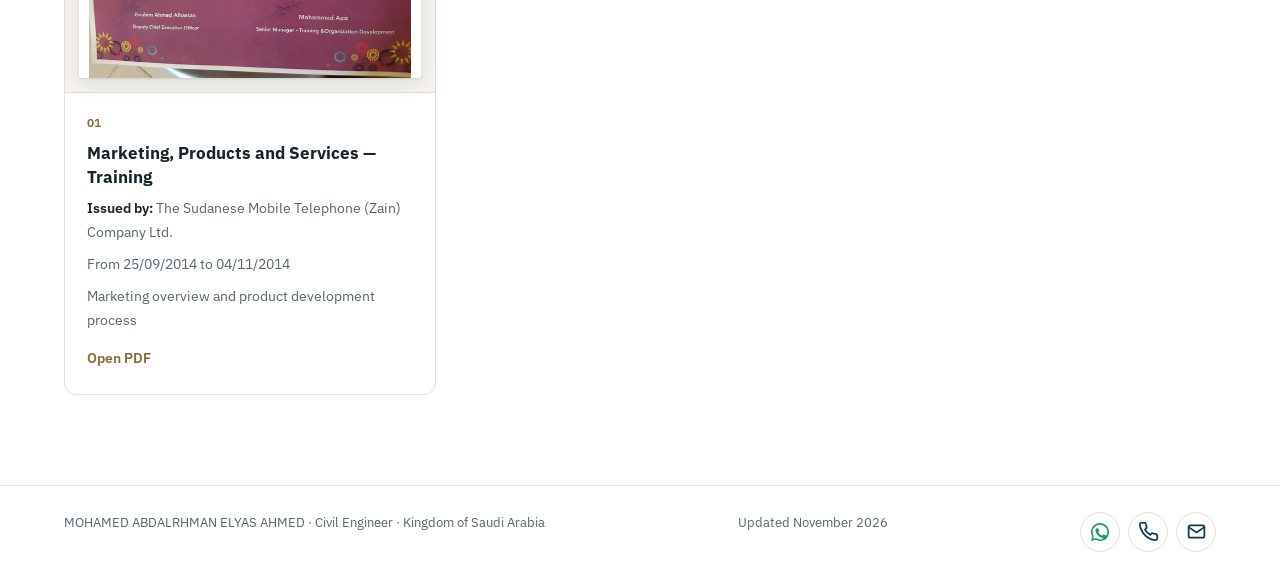
==== commit 918dbf1b: "Certificates: Sudanese Engineering Council registration, JELECOM, Edraak, AREES, Zain; four groups; " ====
--- a/certifications.html
+++ b/certifications.html
@@ -10,7 +10,7 @@
 <link rel="preconnect" href="https://fonts.googleapis.com">
 <link rel="preconnect" href="https://fonts.gstatic.com" crossorigin>
 <link href="https://fonts.googleapis.com/css2?family=IBM+Plex+Sans:wght@400;500;600&family=IBM+Plex+Serif:wght@500;600&family=IBM+Plex+Sans+Arabic:wght@400;500;600;700&display=swap" rel="stylesheet">
-<link rel="stylesheet" href="assets/site.css?v=202611271241">
+<link rel="stylesheet" href="assets/site.css?v=202611271659">
 </head>
 <body data-page="certs">
 <header>
@@ -27,6 +27,6 @@
 <dialog id="lb"><div class="lb"><img id="lbimg" alt=""><p id="lbcap"></p><div class="lbc"><button id="prev"></button><button id="close"></button><button id="next"></button></div></div></dialog>
 <noscript><p style="padding:24px">Mohamed Abdalrhman Elyas Ahmed — Civil Engineer · eng.mohamed.elyas@gmail.com · +966 50 604 8872</p></noscript>
 
-<script src="assets/app.js?v=202611271241"></script>
+<script src="assets/app.js?v=202611271659"></script>
 </body>
 </html>
--- a/assets/site.css
+++ b/assets/site.css
@@ -326,3 +326,5 @@
 @media(max-width:1100px){.facts{grid-template-columns:repeat(3,minmax(0,1fr))}.facts div{border-bottom:1px solid rgba(255,255,255,.12)}}
 @media(max-width:860px){.facts{grid-template-columns:repeat(2,minmax(0,1fr))}.facts div:last-child{grid-column:span 2}.facts div:nth-child(2n){border-inline-end:0}}
 .pages a{flex:none}
+.csub{margin:26px 0 12px;font-size:14px;font-weight:600;color:var(--mute);letter-spacing:.02em}
+.cmeta b{font-weight:600;color:var(--ink)}
